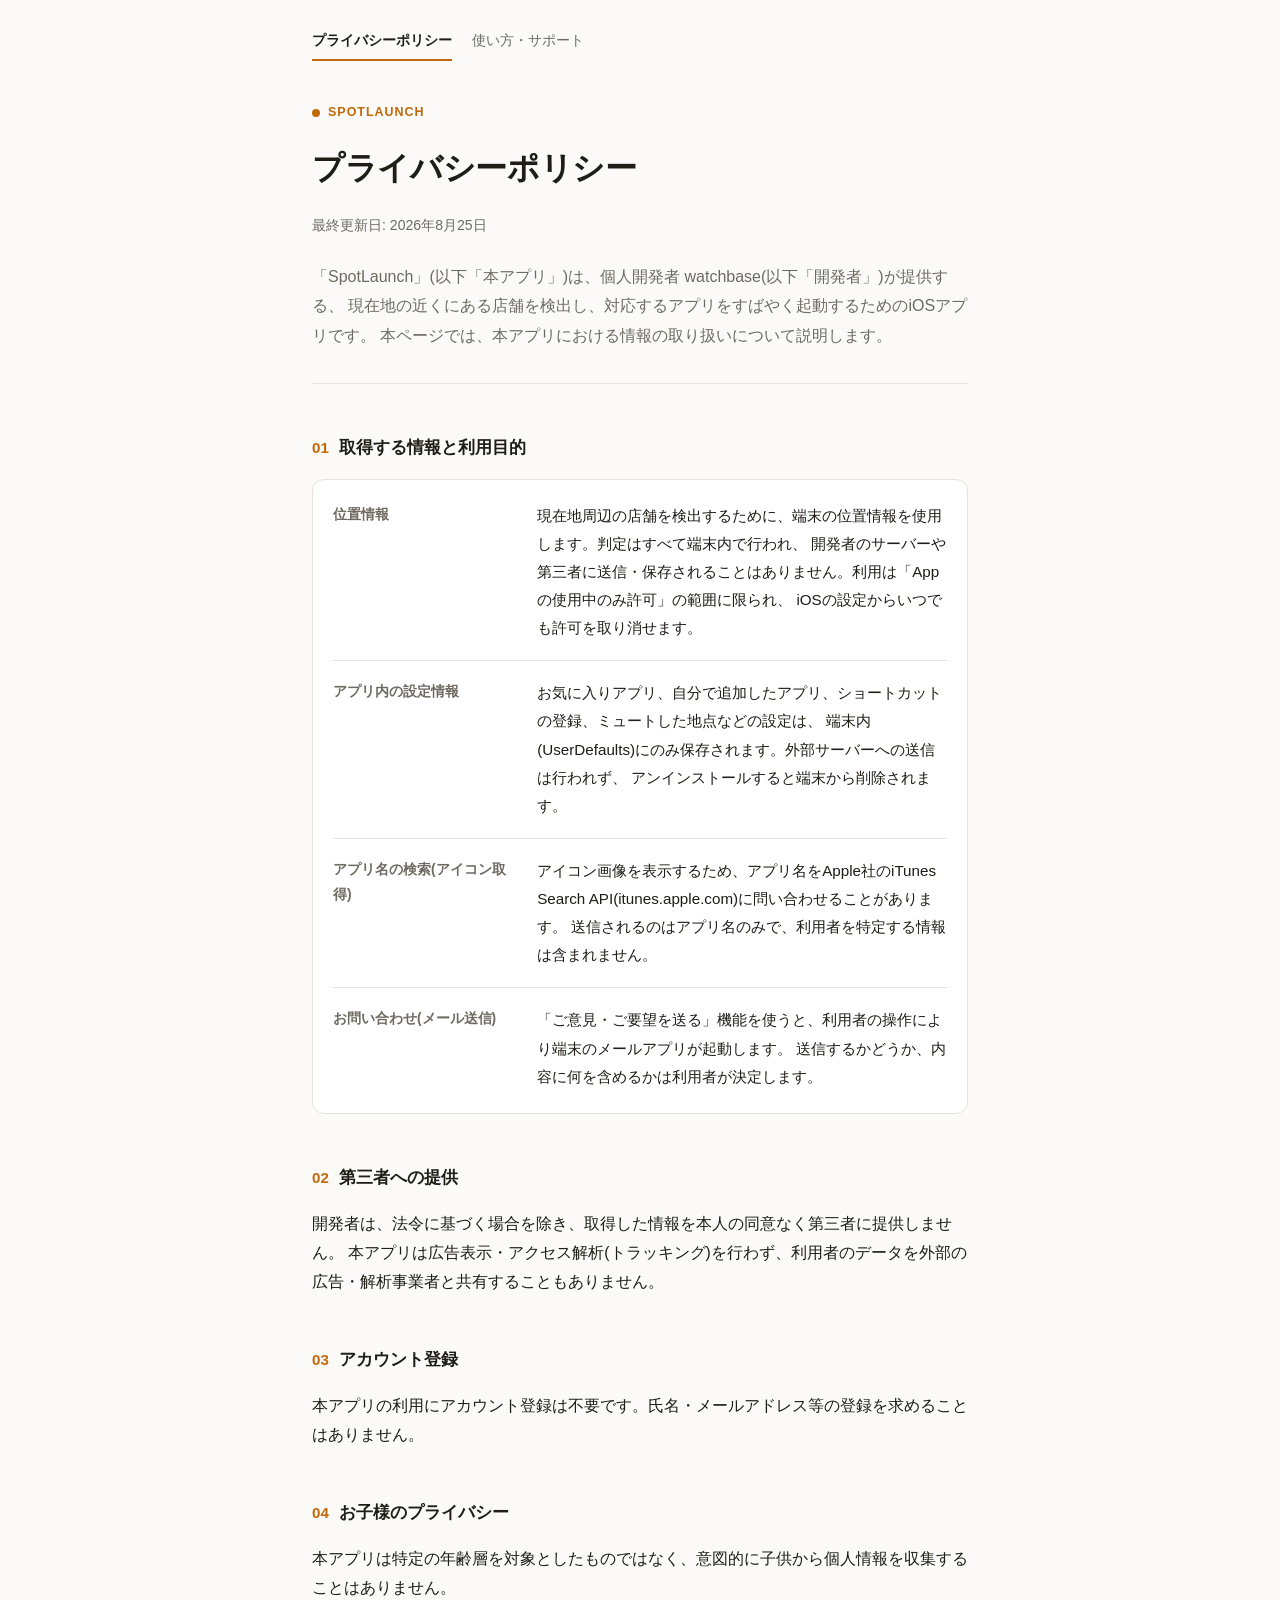
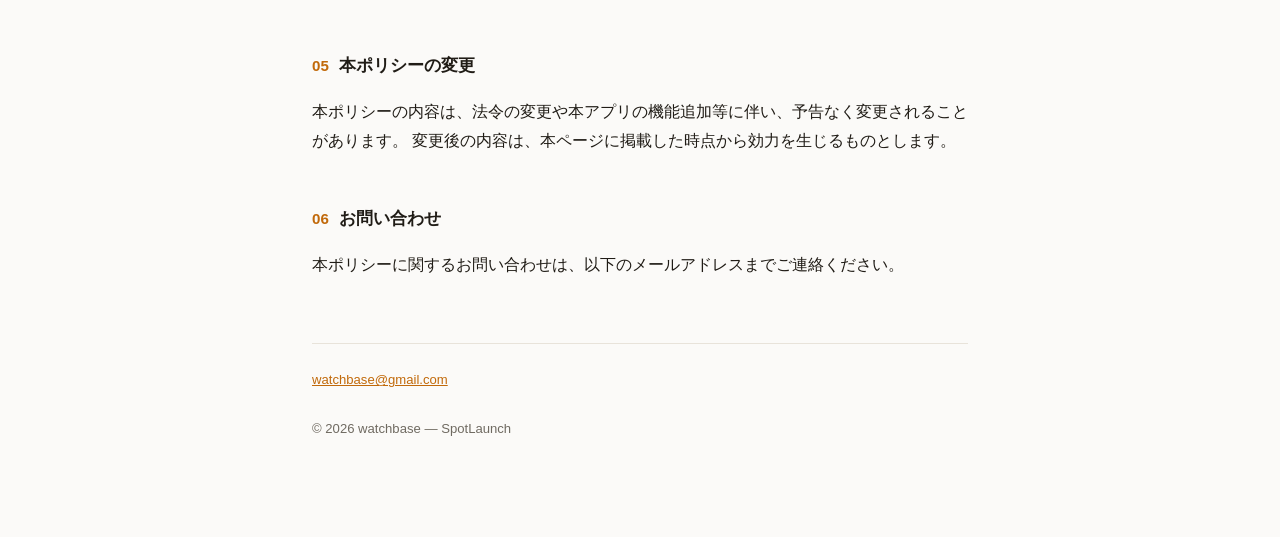
==== index.html @ 160251e0 "Add privacy policy and support page Static pages for the SpotLaunch iOS app's App Store Connect list" ====
<!DOCTYPE html>
<html lang="ja">
<head>
<meta charset="UTF-8">
<meta name="viewport" content="width=device-width, initial-scale=1.0">
<title>プライバシーポリシー | SpotLaunch</title>
<link rel="stylesheet" href="styles.css">
</head>
<body>
<nav class="site">
  <a href="index.html" class="current">プライバシーポリシー</a>
  <a href="support.html">使い方・サポート</a>
</nav>
<main>
  <p class="eyebrow">SPOTLAUNCH</p>
  <h1>プライバシーポリシー</h1>
  <p class="updated">最終更新日: 2026年8月25日</p>

  <p class="lede">
    「SpotLaunch」(以下「本アプリ」)は、個人開発者 watchbase(以下「開発者」)が提供する、
    現在地の近くにある店舗を検出し、対応するアプリをすばやく起動するためのiOSアプリです。
    本ページでは、本アプリにおける情報の取り扱いについて説明します。
  </p>

  <h2><span class="mark">01</span>取得する情報と利用目的</h2>
  <dl class="card">
    <div class="row">
      <dt>位置情報</dt>
      <dd>
        現在地周辺の店舗を検出するために、端末の位置情報を使用します。判定はすべて端末内で行われ、
        開発者のサーバーや第三者に送信・保存されることはありません。利用は「Appの使用中のみ許可」の範囲に限られ、
        iOSの設定からいつでも許可を取り消せます。
      </dd>
    </div>
    <div class="row">
      <dt>アプリ内の設定情報</dt>
      <dd>
        お気に入りアプリ、自分で追加したアプリ、ショートカットの登録、ミュートした地点などの設定は、
        端末内(UserDefaults)にのみ保存されます。外部サーバーへの送信は行われず、
        アンインストールすると端末から削除されます。
      </dd>
    </div>
    <div class="row">
      <dt>アプリ名の検索(アイコン取得)</dt>
      <dd>
        アイコン画像を表示するため、アプリ名をApple社のiTunes Search API(itunes.apple.com)に問い合わせることがあります。
        送信されるのはアプリ名のみで、利用者を特定する情報は含まれません。
      </dd>
    </div>
    <div class="row">
      <dt>お問い合わせ(メール送信)</dt>
      <dd>
        「ご意見・ご要望を送る」機能を使うと、利用者の操作により端末のメールアプリが起動します。
        送信するかどうか、内容に何を含めるかは利用者が決定します。
      </dd>
    </div>
  </dl>

  <h2><span class="mark">02</span>第三者への提供</h2>
  <p>
    開発者は、法令に基づく場合を除き、取得した情報を本人の同意なく第三者に提供しません。
    本アプリは広告表示・アクセス解析(トラッキング)を行わず、利用者のデータを外部の広告・解析事業者と共有することもありません。
  </p>

  <h2><span class="mark">03</span>アカウント登録</h2>
  <p>
    本アプリの利用にアカウント登録は不要です。氏名・メールアドレス等の登録を求めることはありません。
  </p>

  <h2><span class="mark">04</span>お子様のプライバシー</h2>
  <p>
    本アプリは特定の年齢層を対象としたものではなく、意図的に子供から個人情報を収集することはありません。
  </p>

  <h2><span class="mark">05</span>本ポリシーの変更</h2>
  <p>
    本ポリシーの内容は、法令の変更や本アプリの機能追加等に伴い、予告なく変更されることがあります。
    変更後の内容は、本ページに掲載した時点から効力を生じるものとします。
  </p>

  <h2><span class="mark">06</span>お問い合わせ</h2>
  <p>
    本ポリシーに関するお問い合わせは、以下のメールアドレスまでご連絡ください。
  </p>

  <footer>
    <a href="mailto:watchbase@gmail.com">watchbase@gmail.com</a><br><br>
    © 2026 watchbase — SpotLaunch
  </footer>
</main>
</body>
</html>
---- styles.css ----
:root {
  --bg: #fbfaf8;
  --surface: #ffffff;
  --fg: #201c16;
  --muted: #6f6a61;
  --accent: #c1690a;
  --border: #e8e3da;
}
@media (prefers-color-scheme: dark) {
  :root:not([data-theme="light"]) {
    --bg: #17140f;
    --surface: #1e1a14;
    --fg: #f3efe6;
    --muted: #a89e8d;
    --accent: #e79a3f;
    --border: #322c22;
  }
}
:root[data-theme="dark"] {
  --bg: #17140f;
  --surface: #1e1a14;
  --fg: #f3efe6;
  --muted: #a89e8d;
  --accent: #e79a3f;
  --border: #322c22;
}

* { box-sizing: border-box; }

body {
  margin: 0;
  background: var(--bg);
  color: var(--fg);
  font-family: -apple-system, BlinkMacSystemFont, "Hiragino Sans", "Hiragino Kaku Gothic ProN", "Yu Gothic", sans-serif;
  line-height: 1.85;
  -webkit-font-smoothing: antialiased;
}

main {
  max-width: 700px;
  margin: 0 auto;
  padding: 0 22px 96px;
}

nav.site {
  max-width: 700px;
  margin: 0 auto;
  padding: 28px 22px 0;
  display: flex;
  gap: 20px;
  font-size: 0.86rem;
}
nav.site a {
  color: var(--muted);
  text-decoration: none;
  padding-bottom: 6px;
  border-bottom: 2px solid transparent;
}
nav.site a.current {
  color: var(--fg);
  border-bottom-color: var(--accent);
  font-weight: 600;
}
nav.site a:hover {
  color: var(--fg);
}

.eyebrow {
  display: inline-flex;
  align-items: center;
  gap: 8px;
  font-size: 0.78rem;
  letter-spacing: 0.08em;
  color: var(--accent);
  font-weight: 600;
  margin: 40px 0 14px;
}
.eyebrow::before {
  content: "";
  width: 8px;
  height: 8px;
  border-radius: 50%;
  background: var(--accent);
}

h1 {
  font-size: clamp(1.6rem, 4vw, 2rem);
  margin: 0 0 6px;
  text-wrap: balance;
  letter-spacing: -0.01em;
}

.updated {
  color: var(--muted);
  font-size: 0.88rem;
  margin-bottom: 12px;
  font-variant-numeric: tabular-nums;
}

.lede {
  color: var(--muted);
  font-size: 1rem;
  margin: 24px 0 44px;
  padding-bottom: 32px;
  border-bottom: 1px solid var(--border);
}

h2 {
  font-size: 1.05rem;
  margin: 48px 0 16px;
  color: var(--fg);
  display: flex;
  align-items: baseline;
  gap: 10px;
}
h2 .mark {
  color: var(--accent);
  font-size: 0.9em;
}

p, li {
  font-size: 0.98rem;
  color: var(--fg);
}

.card {
  background: var(--surface);
  border: 1px solid var(--border);
  border-radius: 12px;
  padding: 4px 20px;
}
.row {
  display: grid;
  grid-template-columns: minmax(120px, 30%) 1fr;
  gap: 6px 20px;
  padding: 18px 0;
}
.row + .row {
  border-top: 1px solid var(--border);
}
.row dt {
  color: var(--muted);
  font-size: 0.86rem;
  font-weight: 600;
}
.row dd {
  margin: 0;
  font-size: 0.95rem;
}
dl.card { margin: 0; }

a {
  color: var(--accent);
  text-decoration-thickness: 1px;
}
a:focus-visible, button:focus-visible {
  outline: 2px solid var(--accent);
  outline-offset: 2px;
}

footer {
  margin-top: 64px;
  padding-top: 24px;
  border-top: 1px solid var(--border);
  color: var(--muted);
  font-size: 0.82rem;
}

/* --- support page specific --- */
.faq {
  display: flex;
  flex-direction: column;
  gap: 14px;
}
.faq-item {
  background: var(--surface);
  border: 1px solid var(--border);
  border-radius: 12px;
  padding: 18px 20px;
}
.faq-item h3 {
  margin: 0 0 8px;
  font-size: 0.98rem;
  display: flex;
  gap: 10px;
}
.faq-item h3 .icon {
  color: var(--accent);
}
.faq-item p {
  margin: 0;
  color: var(--muted);
  font-size: 0.92rem;
  white-space: pre-line;
}

.steps {
  display: flex;
  flex-direction: column;
  gap: 28px;
}
.step {
  display: grid;
  grid-template-columns: 32px 1fr;
  gap: 14px;
}
.step .num {
  width: 32px;
  height: 32px;
  border-radius: 50%;
  background: var(--surface);
  border: 1px solid var(--border);
  color: var(--accent);
  display: flex;
  align-items: center;
  justify-content: center;
  font-weight: 700;
  font-size: 0.9rem;
}
.step p {
  margin: 0 0 12px;
  white-space: pre-line;
}
.step img {
  max-width: 260px;
  width: 100%;
  border-radius: 10px;
  border: 1px solid var(--border);
  display: block;
}

.contact-card {
  background: var(--surface);
  border: 1px solid var(--border);
  border-radius: 12px;
  padding: 20px;
  display: flex;
  align-items: center;
  justify-content: space-between;
  gap: 16px;
  flex-wrap: wrap;
}
.contact-card .label {
  color: var(--muted);
  font-size: 0.86rem;
  margin-bottom: 2px;
}
.contact-card .email {
  font-size: 1rem;
  font-weight: 600;
}
.contact-card a.button {
  background: var(--accent);
  color: #fff;
  padding: 10px 18px;
  border-radius: 8px;
  text-decoration: none;
  font-size: 0.9rem;
  font-weight: 600;
  white-space: nowrap;
}

@media (max-width: 480px) {
  .row { grid-template-columns: 1fr; gap: 4px; }
  .step { grid-template-columns: 28px 1fr; }
}
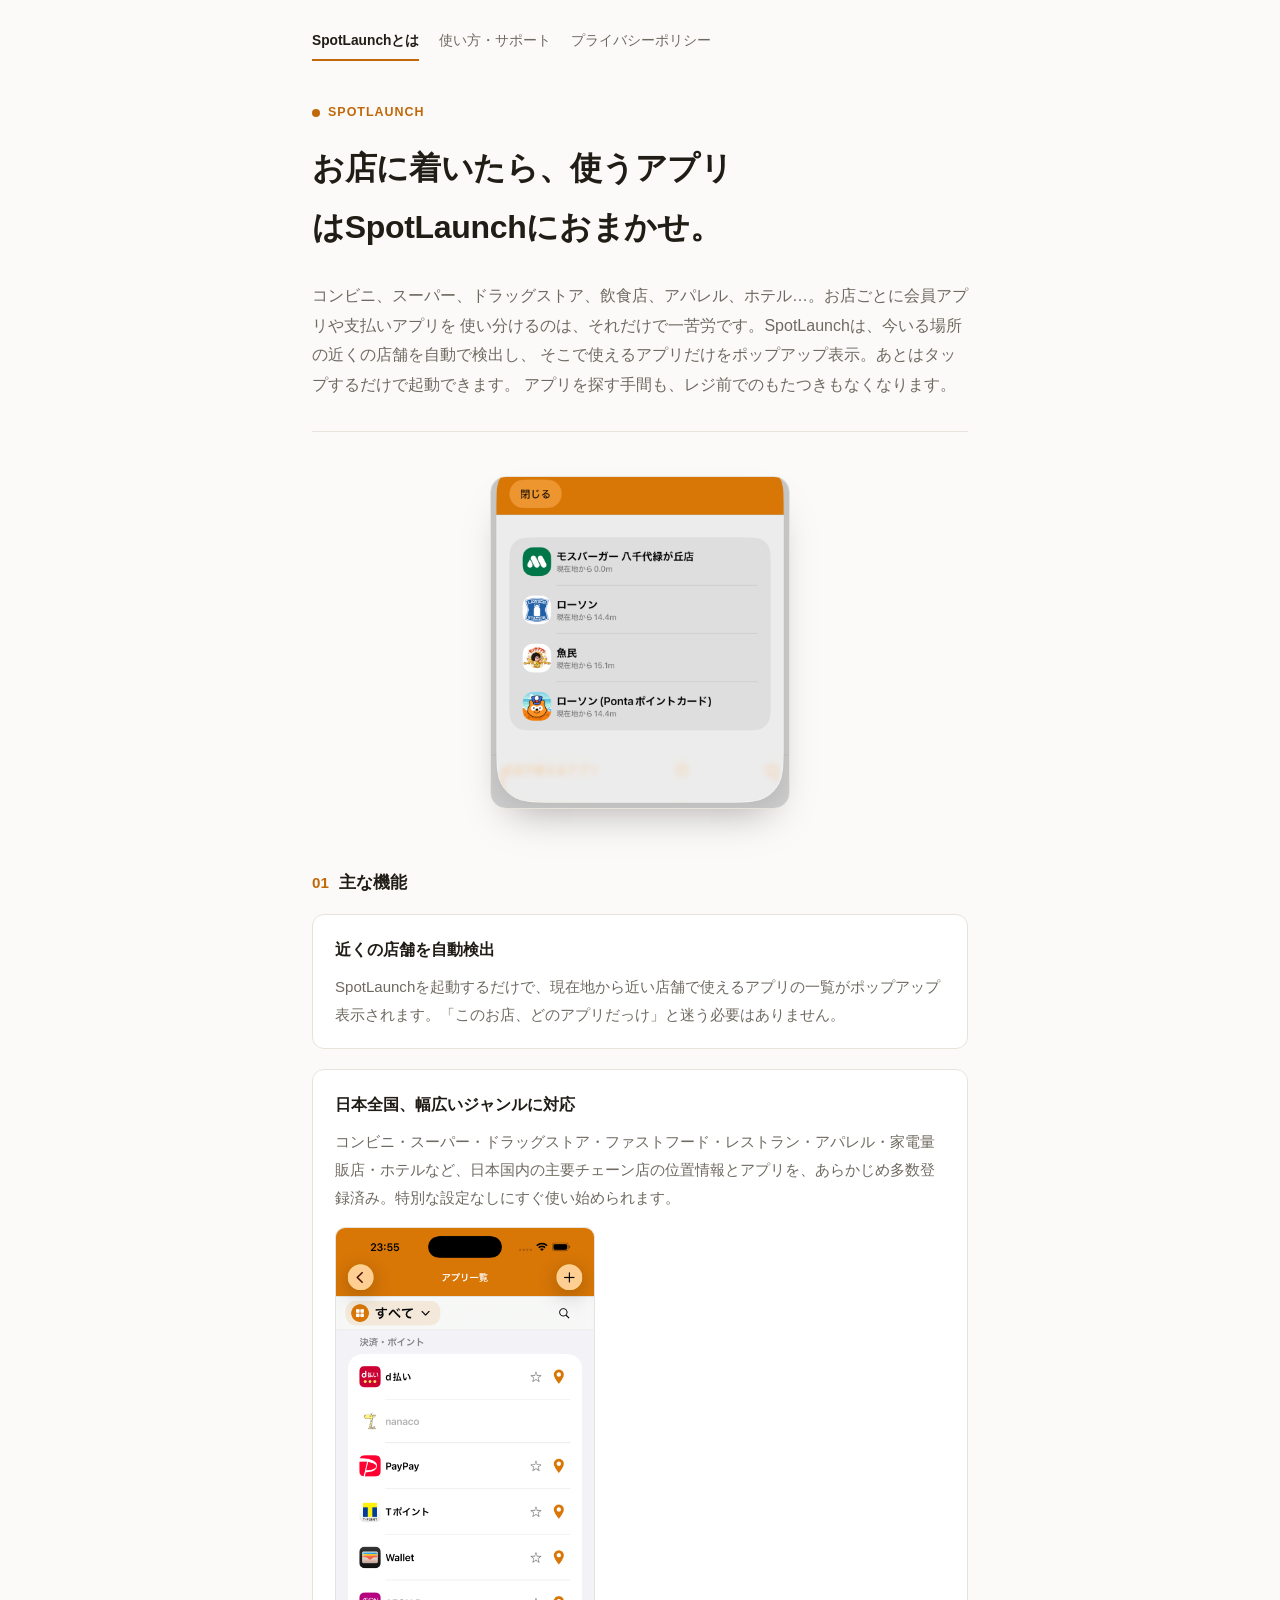
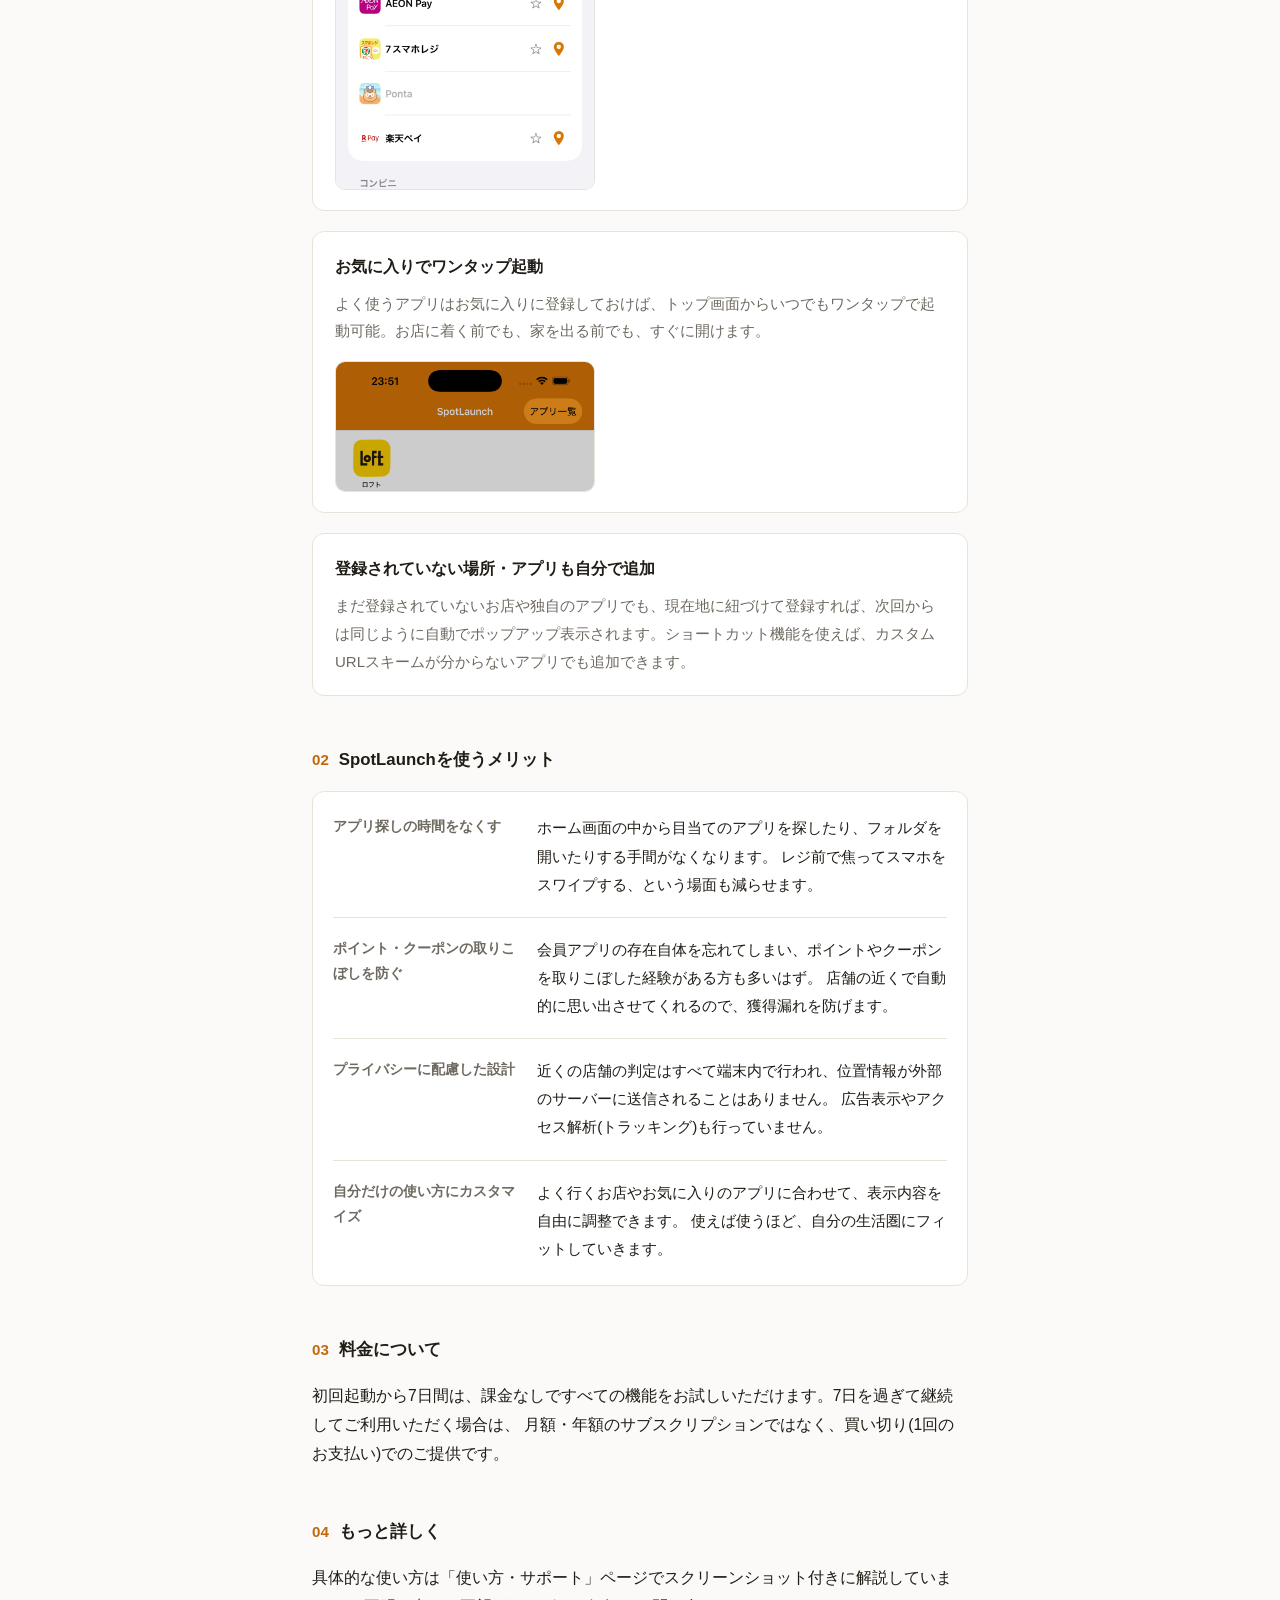
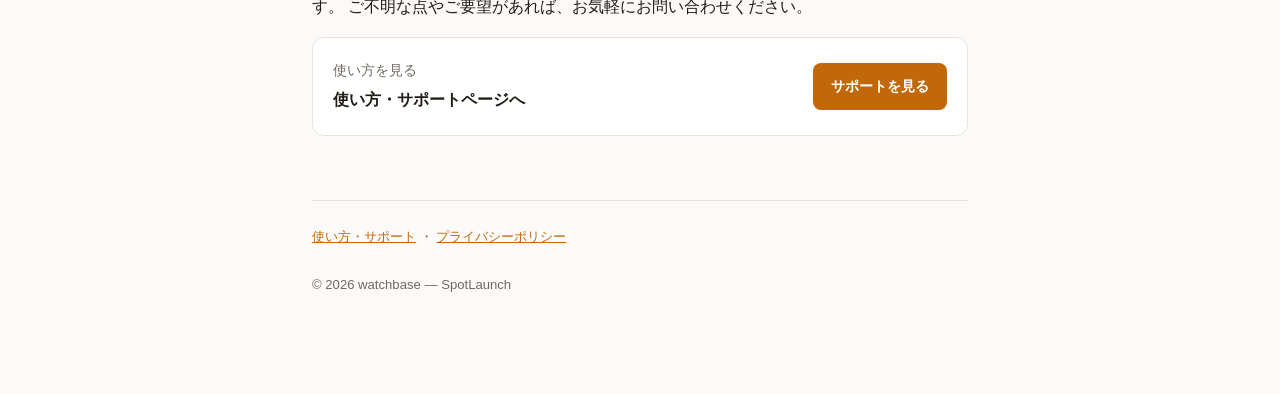
==== commit 83d0402c: "Add app introduction landing page, move privacy policy to privacy.html index.html is now a marketing" ====
--- a/index.html
+++ b/index.html
@@ -3,88 +3,107 @@
 <head>
 <meta charset="UTF-8">
 <meta name="viewport" content="width=device-width, initial-scale=1.0">
-<title>プライバシーポリシー | SpotLaunch</title>
+<title>SpotLaunch — お店に着いたら、使うアプリを自動でポップアップ</title>
+<meta name="description" content="SpotLaunchは、今いる場所の近くにある店舗を検出し、その店舗の会員アプリや支払いアプリを自動的にポップアップ表示するiOSアプリです。">
 <link rel="stylesheet" href="styles.css">
 </head>
 <body>
 <nav class="site">
-  <a href="index.html" class="current">プライバシーポリシー</a>
+  <a href="index.html" class="current">SpotLaunchとは</a>
   <a href="support.html">使い方・サポート</a>
+  <a href="privacy.html">プライバシーポリシー</a>
 </nav>
 <main>
   <p class="eyebrow">SPOTLAUNCH</p>
-  <h1>プライバシーポリシー</h1>
-  <p class="updated">最終更新日: 2026年8月25日</p>
+  <h1>お店に着いたら、使うアプリはSpotLaunchにおまかせ。</h1>
 
   <p class="lede">
-    「SpotLaunch」(以下「本アプリ」)は、個人開発者 watchbase(以下「開発者」)が提供する、
-    現在地の近くにある店舗を検出し、対応するアプリをすばやく起動するためのiOSアプリです。
-    本ページでは、本アプリにおける情報の取り扱いについて説明します。
+    コンビニ、スーパー、ドラッグストア、飲食店、アパレル、ホテル…。お店ごとに会員アプリや支払いアプリを
+    使い分けるのは、それだけで一苦労です。SpotLaunchは、今いる場所の近くの店舗を自動で検出し、
+    そこで使えるアプリだけをポップアップ表示。あとはタップするだけで起動できます。
+    アプリを探す手間も、レジ前でのもたつきもなくなります。
   </p>
 
-  <h2><span class="mark">01</span>取得する情報と利用目的</h2>
+  <div class="hero-shot">
+    <img src="images/LandingNearby.png" alt="近くの店舗で使えるアプリが自動でポップアップ表示される画面のスクリーンショット">
+  </div>
+
+  <h2><span class="mark">01</span>主な機能</h2>
+  <div class="feature-grid">
+    <div class="feature">
+      <h3>近くの店舗を自動検出</h3>
+      <p>SpotLaunchを起動するだけで、現在地から近い店舗で使えるアプリの一覧がポップアップ表示されます。「このお店、どのアプリだっけ」と迷う必要はありません。</p>
+    </div>
+    <div class="feature">
+      <h3>日本全国、幅広いジャンルに対応</h3>
+      <p>コンビニ・スーパー・ドラッグストア・ファストフード・レストラン・アパレル・家電量販店・ホテルなど、日本国内の主要チェーン店の位置情報とアプリを、あらかじめ多数登録済み。特別な設定なしにすぐ使い始められます。</p>
+      <img class="shot" src="images/LandingAppList.png" alt="カテゴリ別に整理されたアプリ一覧画面のスクリーンショット">
+    </div>
+    <div class="feature">
+      <h3>お気に入りでワンタップ起動</h3>
+      <p>よく使うアプリはお気に入りに登録しておけば、トップ画面からいつでもワンタップで起動可能。お店に着く前でも、家を出る前でも、すぐに開けます。</p>
+      <img class="shot" src="images/LandingHome.png" alt="お気に入り登録したアプリがトップ画面に並ぶスクリーンショット">
+    </div>
+    <div class="feature">
+      <h3>登録されていない場所・アプリも自分で追加</h3>
+      <p>まだ登録されていないお店や独自のアプリでも、現在地に紐づけて登録すれば、次回からは同じように自動でポップアップ表示されます。ショートカット機能を使えば、カスタムURLスキームが分からないアプリでも追加できます。</p>
+    </div>
+  </div>
+
+  <h2><span class="mark">02</span>SpotLaunchを使うメリット</h2>
   <dl class="card">
     <div class="row">
-      <dt>位置情報</dt>
+      <dt>アプリ探しの時間をなくす</dt>
       <dd>
-        現在地周辺の店舗を検出するために、端末の位置情報を使用します。判定はすべて端末内で行われ、
-        開発者のサーバーや第三者に送信・保存されることはありません。利用は「Appの使用中のみ許可」の範囲に限られ、
-        iOSの設定からいつでも許可を取り消せます。
+        ホーム画面の中から目当てのアプリを探したり、フォルダを開いたりする手間がなくなります。
+        レジ前で焦ってスマホをスワイプする、という場面も減らせます。
       </dd>
     </div>
     <div class="row">
-      <dt>アプリ内の設定情報</dt>
+      <dt>ポイント・クーポンの取りこぼしを防ぐ</dt>
       <dd>
-        お気に入りアプリ、自分で追加したアプリ、ショートカットの登録、ミュートした地点などの設定は、
-        端末内(UserDefaults)にのみ保存されます。外部サーバーへの送信は行われず、
-        アンインストールすると端末から削除されます。
+        会員アプリの存在自体を忘れてしまい、ポイントやクーポンを取りこぼした経験がある方も多いはず。
+        店舗の近くで自動的に思い出させてくれるので、獲得漏れを防げます。
       </dd>
     </div>
     <div class="row">
-      <dt>アプリ名の検索(アイコン取得)</dt>
+      <dt>プライバシーに配慮した設計</dt>
       <dd>
-        アイコン画像を表示するため、アプリ名をApple社のiTunes Search API(itunes.apple.com)に問い合わせることがあります。
-        送信されるのはアプリ名のみで、利用者を特定する情報は含まれません。
+        近くの店舗の判定はすべて端末内で行われ、位置情報が外部のサーバーに送信されることはありません。
+        広告表示やアクセス解析(トラッキング)も行っていません。
       </dd>
     </div>
     <div class="row">
-      <dt>お問い合わせ(メール送信)</dt>
+      <dt>自分だけの使い方にカスタマイズ</dt>
       <dd>
-        「ご意見・ご要望を送る」機能を使うと、利用者の操作により端末のメールアプリが起動します。
-        送信するかどうか、内容に何を含めるかは利用者が決定します。
+        よく行くお店やお気に入りのアプリに合わせて、表示内容を自由に調整できます。
+        使えば使うほど、自分の生活圏にフィットしていきます。
       </dd>
     </div>
   </dl>
 
-  <h2><span class="mark">02</span>第三者への提供</h2>
+  <h2><span class="mark">03</span>料金について</h2>
   <p>
-    開発者は、法令に基づく場合を除き、取得した情報を本人の同意なく第三者に提供しません。
-    本アプリは広告表示・アクセス解析(トラッキング)を行わず、利用者のデータを外部の広告・解析事業者と共有することもありません。
+    初回起動から7日間は、課金なしですべての機能をお試しいただけます。7日を過ぎて継続してご利用いただく場合は、
+    月額・年額のサブスクリプションではなく、買い切り(1回のお支払い)でのご提供です。
   </p>
 
-  <h2><span class="mark">03</span>アカウント登録</h2>
+  <h2><span class="mark">04</span>もっと詳しく</h2>
   <p>
-    本アプリの利用にアカウント登録は不要です。氏名・メールアドレス等の登録を求めることはありません。
+    具体的な使い方は「使い方・サポート」ページでスクリーンショット付きに解説しています。
+    ご不明な点やご要望があれば、お気軽にお問い合わせください。
   </p>
-
-  <h2><span class="mark">04</span>お子様のプライバシー</h2>
-  <p>
-    本アプリは特定の年齢層を対象としたものではなく、意図的に子供から個人情報を収集することはありません。
-  </p>
-
-  <h2><span class="mark">05</span>本ポリシーの変更</h2>
-  <p>
-    本ポリシーの内容は、法令の変更や本アプリの機能追加等に伴い、予告なく変更されることがあります。
-    変更後の内容は、本ページに掲載した時点から効力を生じるものとします。
-  </p>
-
-  <h2><span class="mark">06</span>お問い合わせ</h2>
-  <p>
-    本ポリシーに関するお問い合わせは、以下のメールアドレスまでご連絡ください。
-  </p>
+  <div class="contact-card">
+    <div>
+      <div class="label">使い方を見る</div>
+      <div class="email">使い方・サポートページへ</div>
+    </div>
+    <a class="button" href="support.html">サポートを見る</a>
+  </div>
 
   <footer>
-    <a href="mailto:watchbase@gmail.com">watchbase@gmail.com</a><br><br>
+    <a href="support.html">使い方・サポート</a> ・
+    <a href="privacy.html">プライバシーポリシー</a><br><br>
     © 2026 watchbase — SpotLaunch
   </footer>
 </main>
--- a/styles.css
+++ b/styles.css
@@ -194,6 +194,48 @@
   white-space: pre-line;
 }
 
+/* --- landing page specific --- */
+.hero-shot {
+  margin: 8px 0 44px;
+  text-align: center;
+}
+.hero-shot img {
+  max-width: 300px;
+  width: 100%;
+  border-radius: 16px;
+  border: 1px solid var(--border);
+  box-shadow: 0 20px 40px -20px rgba(0, 0, 0, 0.35);
+}
+
+.feature-grid {
+  display: flex;
+  flex-direction: column;
+  gap: 20px;
+}
+.feature {
+  background: var(--surface);
+  border: 1px solid var(--border);
+  border-radius: 12px;
+  padding: 20px 22px;
+}
+.feature h3 {
+  margin: 0 0 8px;
+  font-size: 1rem;
+}
+.feature p {
+  margin: 0;
+  color: var(--muted);
+  font-size: 0.94rem;
+}
+.feature img.shot {
+  max-width: 260px;
+  width: 100%;
+  border-radius: 10px;
+  border: 1px solid var(--border);
+  display: block;
+  margin-top: 16px;
+}
+
 .steps {
   display: flex;
   flex-direction: column;
@@ -227,6 +269,15 @@
   border-radius: 10px;
   border: 1px solid var(--border);
   display: block;
+}
+
+.how-to-video {
+  max-width: 320px;
+  width: 100%;
+  border-radius: 10px;
+  border: 1px solid var(--border);
+  display: block;
+  margin-top: 8px;
 }
 
 .contact-card {
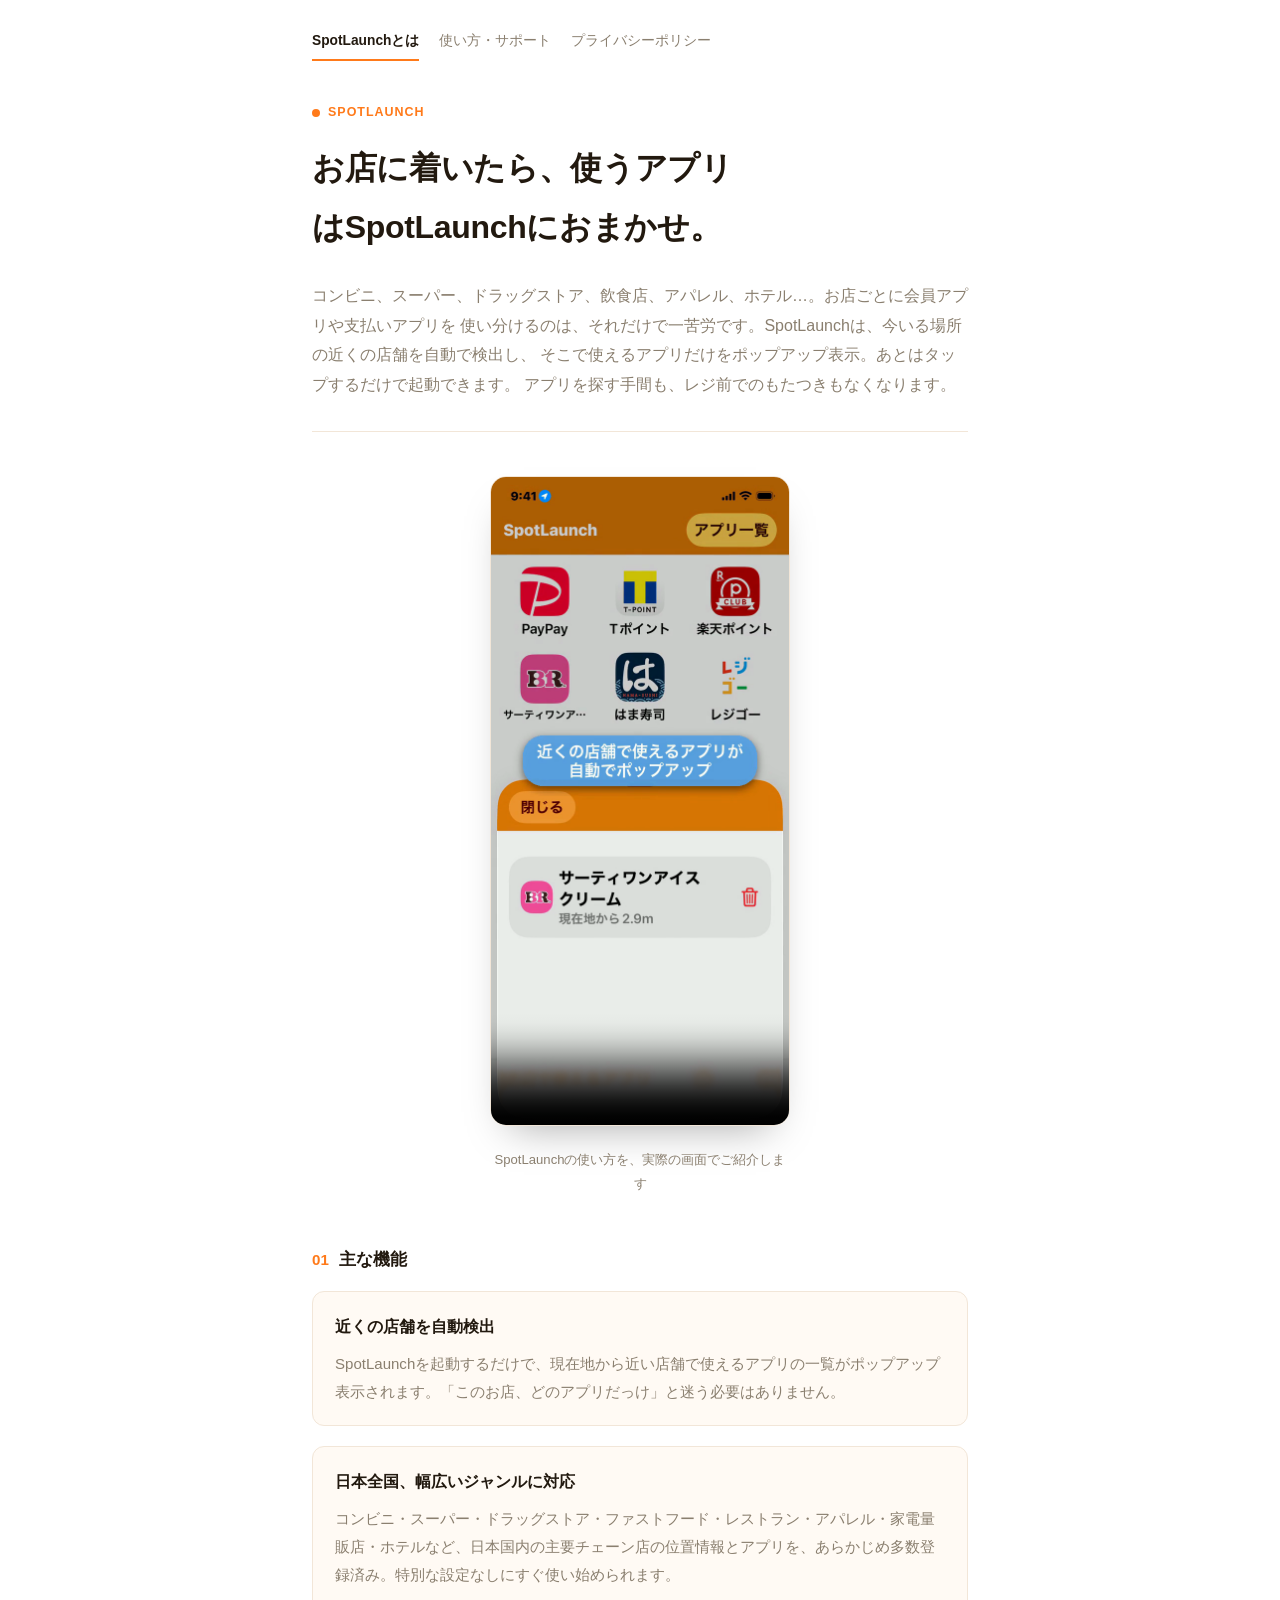
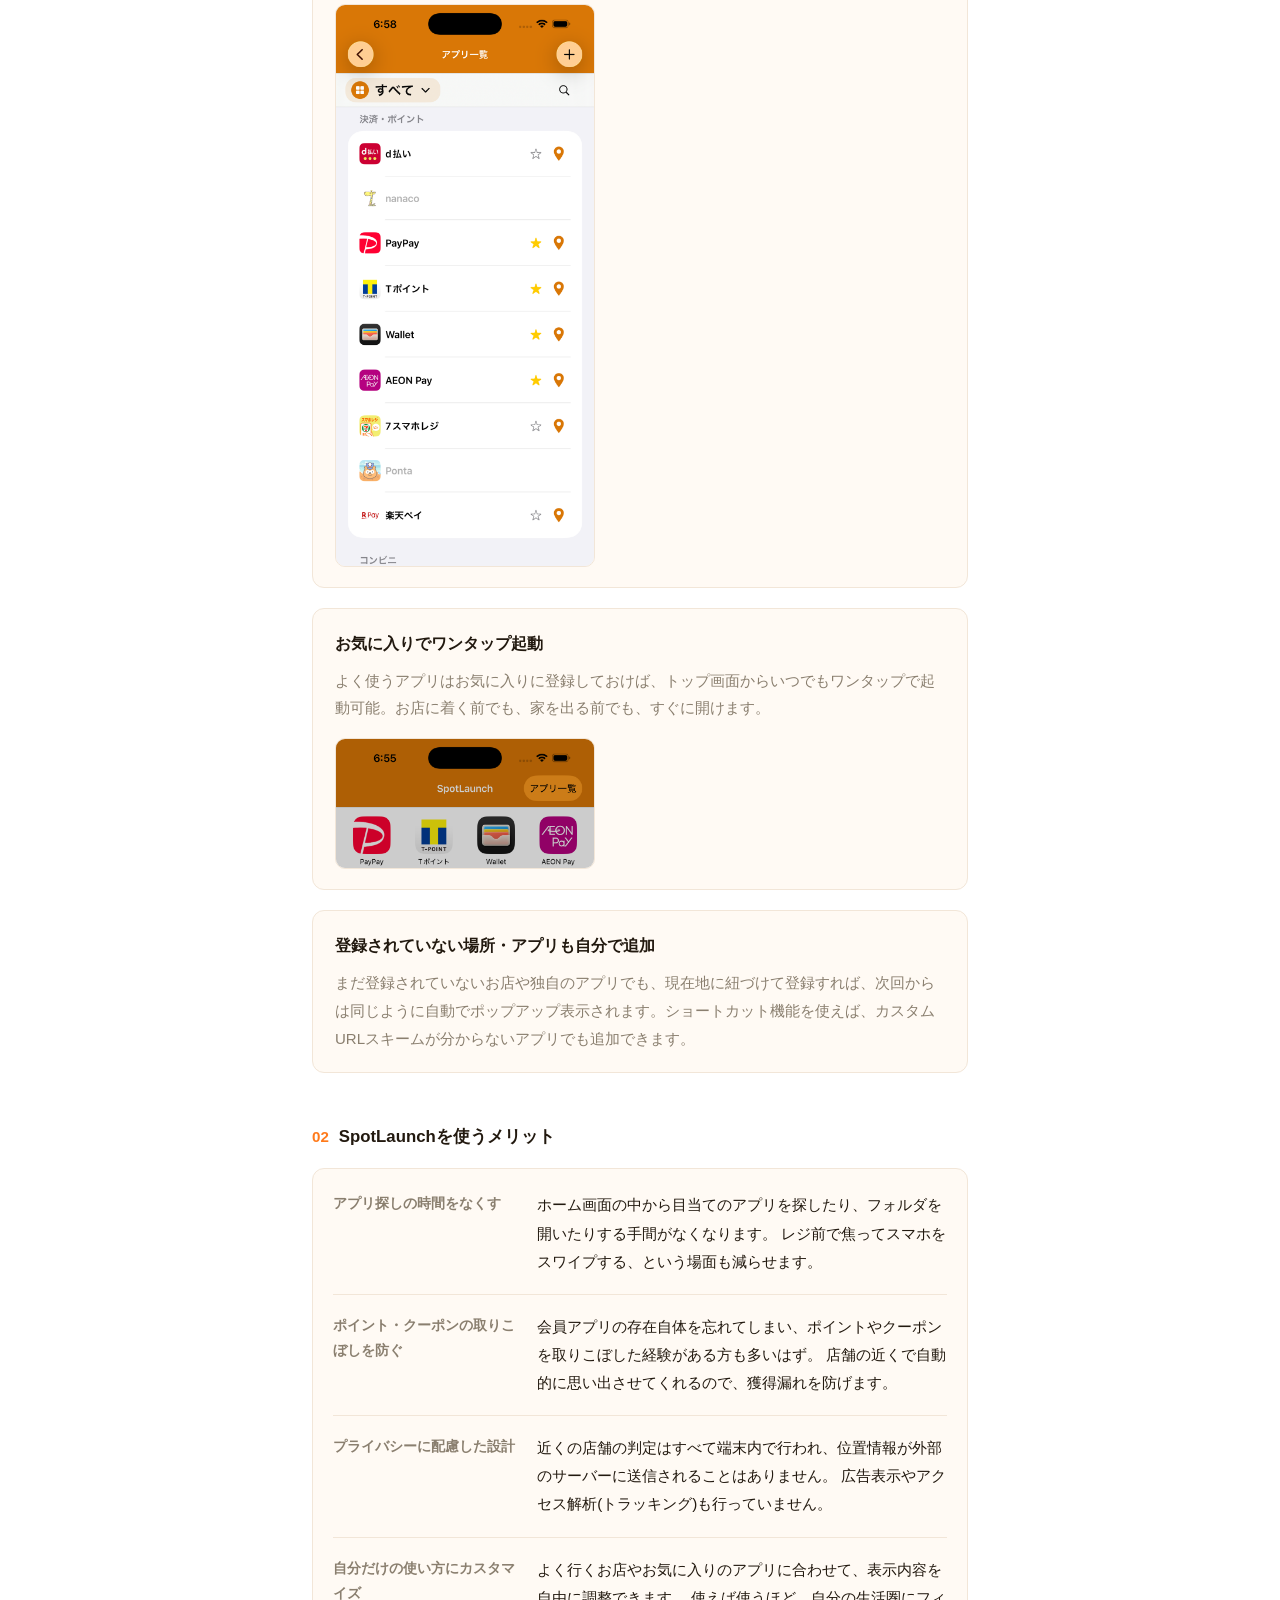
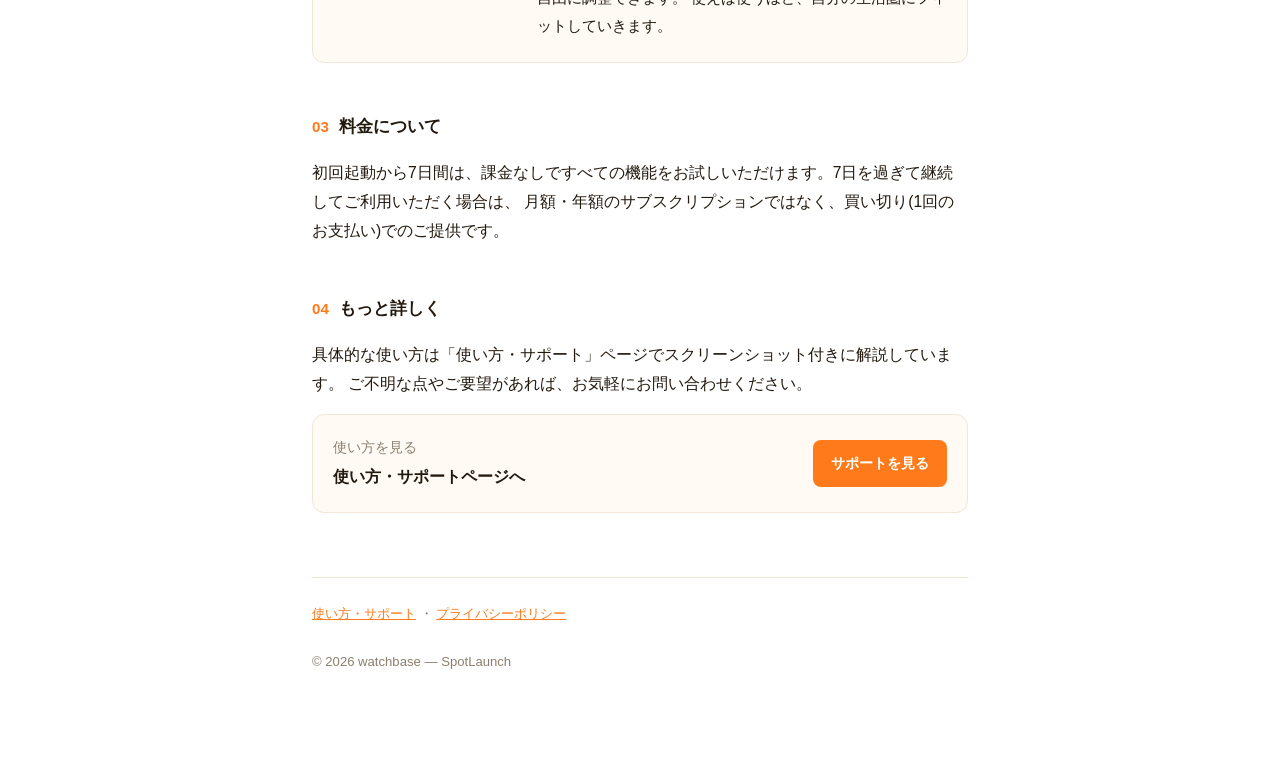
==== commit 6e7fcf32: "Replace hero screenshot with narrated demo video, brighten color palette Adds a full narrated walkth" ====
--- a/index.html
+++ b/index.html
@@ -25,7 +25,10 @@
   </p>
 
   <div class="hero-shot">
-    <img src="images/LandingNearby.png" alt="近くの店舗で使えるアプリが自動でポップアップ表示される画面のスクリーンショット">
+    <video class="hero-video" controls playsinline preload="metadata" poster="images/HeroVideoPoster.png">
+      <source src="videos/app-demo.mp4" type="video/mp4">
+    </video>
+    <p class="hero-video-caption">SpotLaunchの使い方を、実際の画面でご紹介します</p>
   </div>
 
   <h2><span class="mark">01</span>主な機能</h2>
--- a/styles.css
+++ b/styles.css
@@ -1,28 +1,28 @@
 :root {
-  --bg: #fbfaf8;
-  --surface: #ffffff;
-  --fg: #201c16;
-  --muted: #6f6a61;
-  --accent: #c1690a;
-  --border: #e8e3da;
+  --bg: #ffffff;
+  --surface: #fffaf4;
+  --fg: #22190f;
+  --muted: #8a7f6f;
+  --accent: #ff7a1a;
+  --border: #f2e6d8;
 }
 @media (prefers-color-scheme: dark) {
   :root:not([data-theme="light"]) {
-    --bg: #17140f;
-    --surface: #1e1a14;
-    --fg: #f3efe6;
-    --muted: #a89e8d;
-    --accent: #e79a3f;
-    --border: #322c22;
+    --bg: #201a12;
+    --surface: #2a2117;
+    --fg: #fbf3e7;
+    --muted: #c2b39d;
+    --accent: #ffa64d;
+    --border: #3d3122;
   }
 }
 :root[data-theme="dark"] {
-  --bg: #17140f;
-  --surface: #1e1a14;
-  --fg: #f3efe6;
-  --muted: #a89e8d;
-  --accent: #e79a3f;
-  --border: #322c22;
+  --bg: #201a12;
+  --surface: #2a2117;
+  --fg: #fbf3e7;
+  --muted: #c2b39d;
+  --accent: #ffa64d;
+  --border: #3d3122;
 }
 
 * { box-sizing: border-box; }
@@ -199,12 +199,19 @@
   margin: 8px 0 44px;
   text-align: center;
 }
-.hero-shot img {
+.hero-shot img,
+.hero-shot video {
   max-width: 300px;
   width: 100%;
   border-radius: 16px;
   border: 1px solid var(--border);
   box-shadow: 0 20px 40px -20px rgba(0, 0, 0, 0.35);
+}
+.hero-video-caption {
+  margin: 12px auto 0;
+  max-width: 300px;
+  color: var(--muted);
+  font-size: 0.82rem;
 }
 
 .feature-grid {
